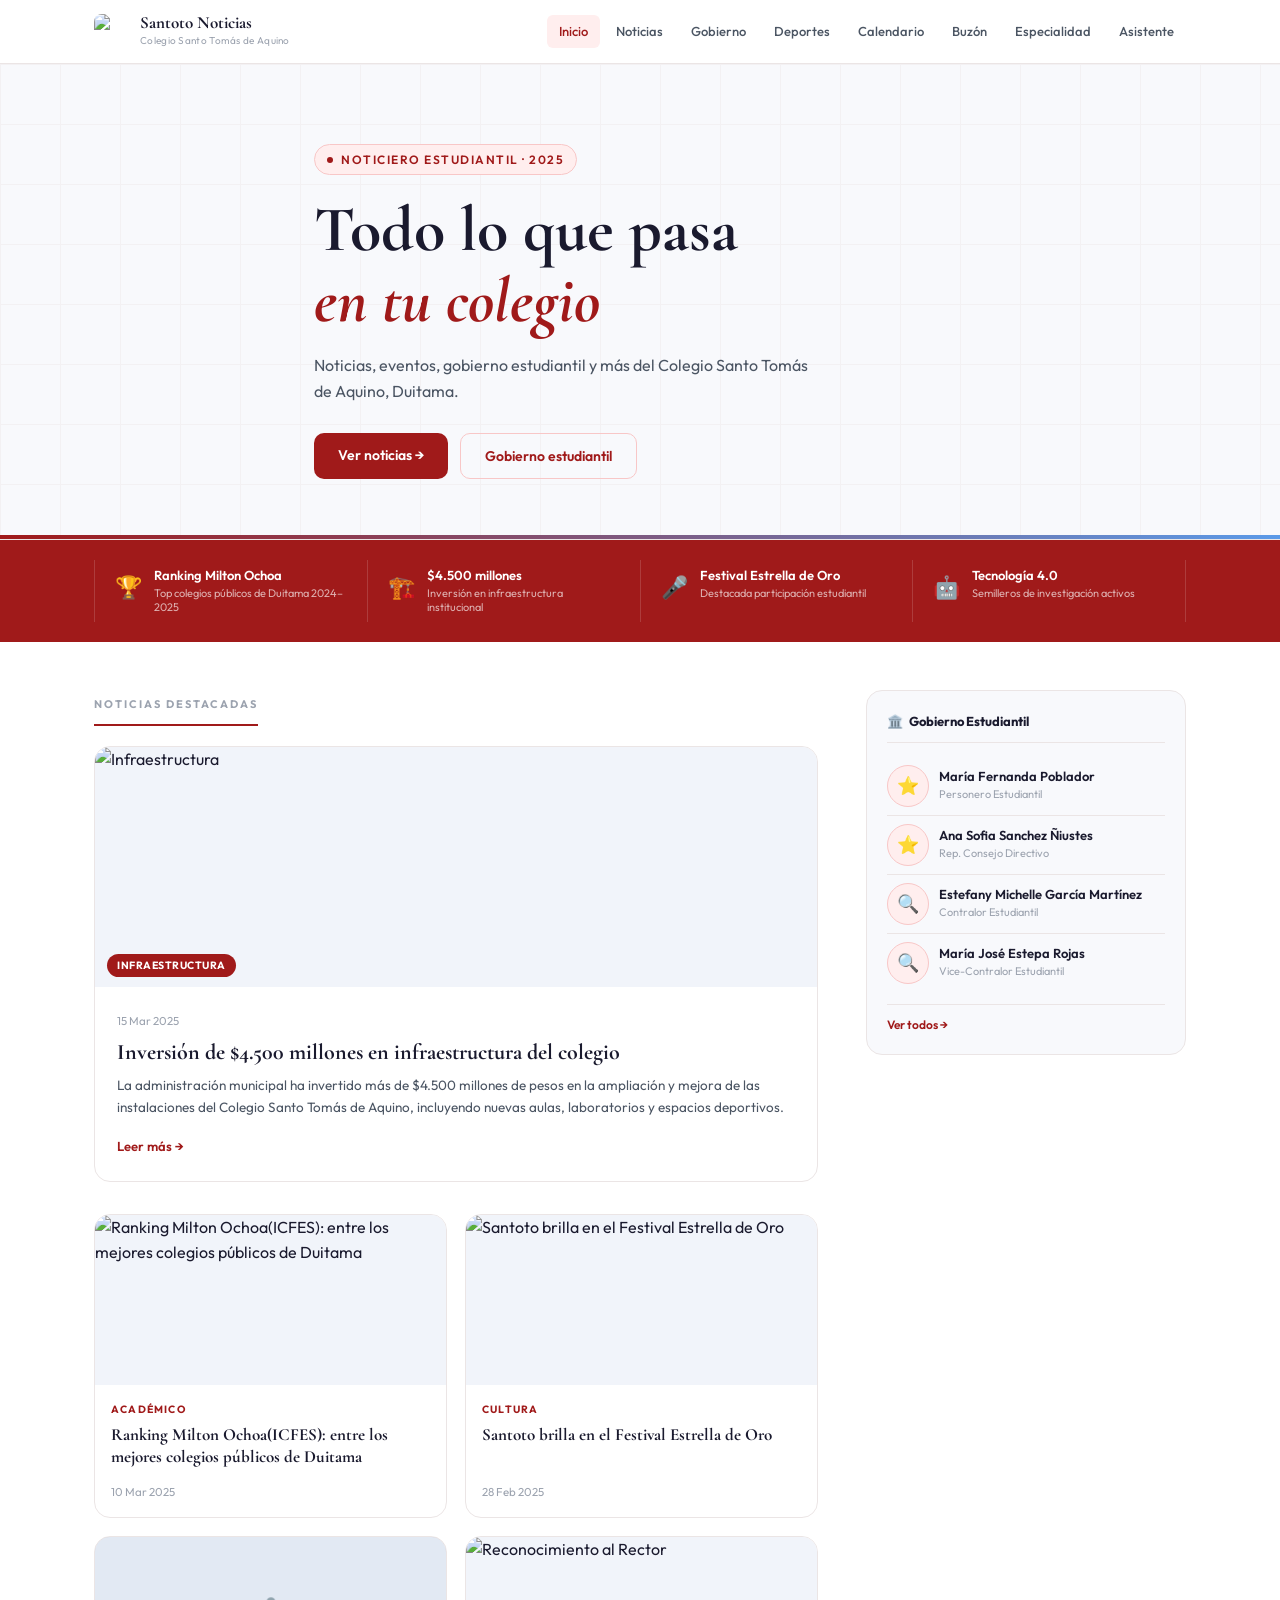
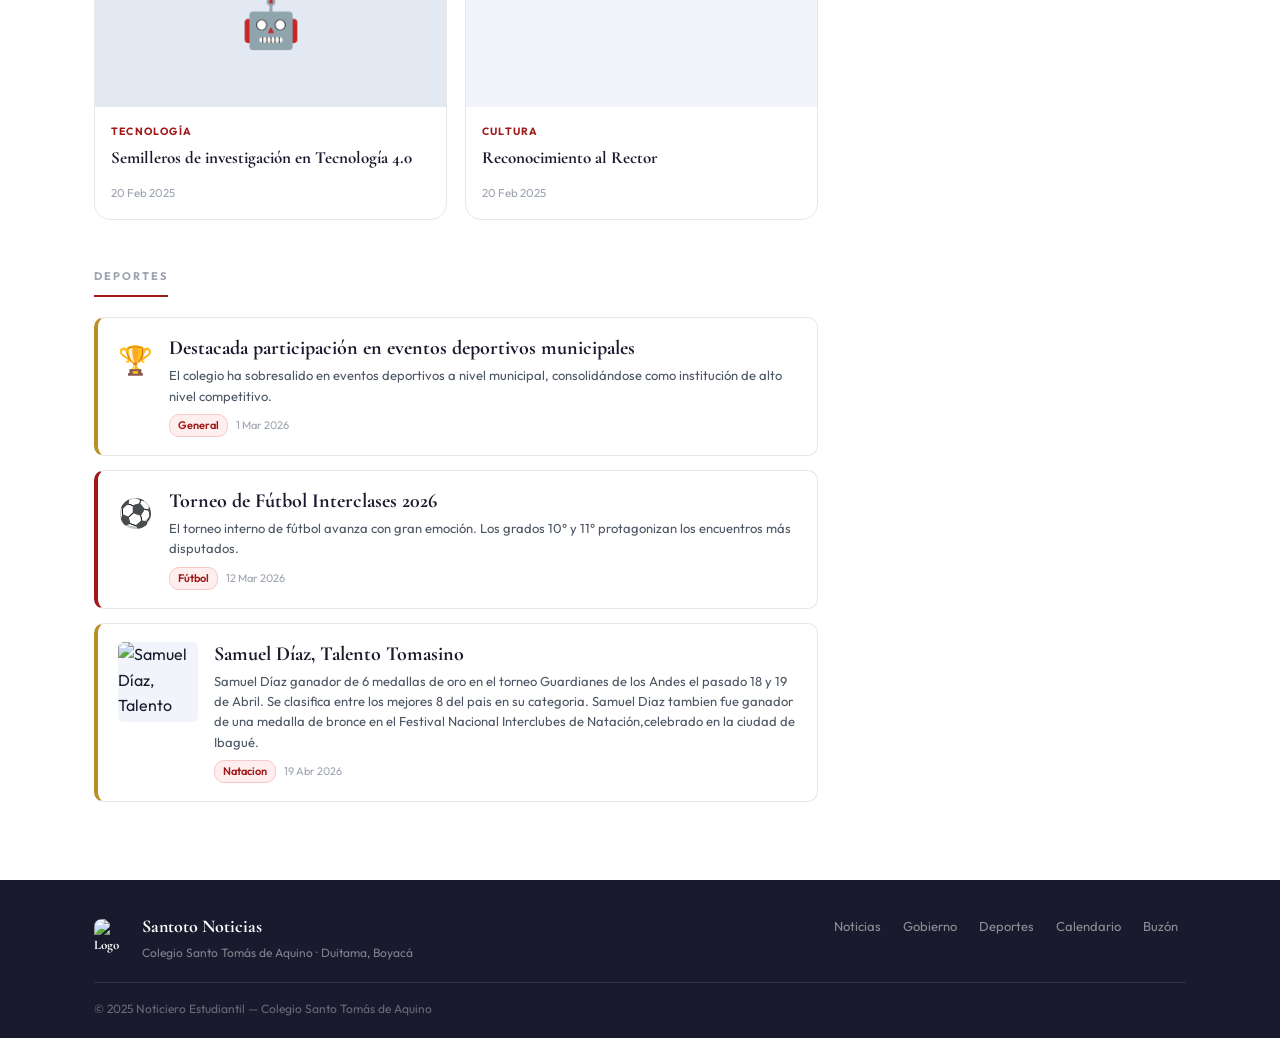
==== index.html @ 8c86811f "Add files via upload" ====
<!DOCTYPE html>
<html lang="es">
<head>
  <meta charset="UTF-8">
  <meta name="viewport" content="width=device-width, initial-scale=1.0">
  <title>Santoto Noticias — Colegio Santo Tomás de Aquino</title>
  <link rel="preconnect" href="https://fonts.googleapis.com">
  <link rel="preconnect" href="https://fonts.gstatic.com" crossorigin>
  <link href="https://fonts.googleapis.com/css2?family=Cormorant+Garamond:ital,wght@0,400;0,600;0,700;1,400;1,600&family=Outfit:wght@300;400;500;600;700&display=swap" rel="stylesheet">
  <link rel="stylesheet" href="styles.css">
</head>
<body>

  <!-- NAV -->
  <nav class="nav" id="nav">
    <div class="nav-inner">
      <a href="index.html" class="nav-brand">
       <img src="IMG/esc.png" class="nav-logo" alt="Logo">
        <div class="nav-brand-text">
          <span class="nav-name">Santoto Noticias</span>
          <span class="nav-sub">Colegio Santo Tomás de Aquino</span>
        </div>
      </a>
      <div class="nav-links" id="nav-links">
        <a href="index.html" class="nav-link active">Inicio</a>
        <a href="noticias.html" class="nav-link">Noticias</a>
        <a href="gobierno.html" class="nav-link">Gobierno</a>
        <a href="deportes.html" class="nav-link">Deportes</a>
        <a href="calendario.html" class="nav-link">Calendario</a>
        <a href="sugerencias.html" class="nav-link">Buzón</a>
        <a href="especialidades.html" class="nav-link">Especialidad</a>
        <a href="chatbot.html" class="nav-link"> Asistente</a>
      </div>
      <button class="nav-hamburger" id="hamburger" onclick="toggleMenu()">
        <span></span><span></span><span></span>
      </button>
    </div>
  </nav>

  <!-- HERO -->
  <section class="hero">
    <div class="hero-bg-lines"></div>
    <div class="container">
      <div class="hero-eyebrow">
        <span class="dot"></span> Noticiero Estudiantil · 2025
      </div>
      <h1 class="hero-title">Todo lo que pasa<br><em>en tu colegio</em></h1>
      <p class="hero-desc">Noticias, eventos, gobierno estudiantil y más del Colegio Santo Tomás de Aquino, Duitama.</p>
      <div class="hero-actions">
        <a href="noticias.html" class="btn-primary">Ver noticias →</a>
        <a href="gobierno.html" class="btn-ghost">Gobierno estudiantil</a>
      </div>
    </div>
    <div class="hero-strip"></div>
  </section>

  <!-- HIGHLIGHTS BAR -->
  <div class="highlights-bar">
    <div class="container">
      <div class="highlights-grid">
        <div class="highlight-item">
          <div class="hi-icon">🏆</div>
          <div class="hi-text">
            <strong>Ranking Milton Ochoa</strong>
            <span>Top colegios públicos de Duitama 2024–2025</span>
          </div>
        </div>
        <div class="highlight-item">
          <div class="hi-icon">🏗️</div>
          <div class="hi-text">
            <strong>$4.500 millones</strong>
            <span>Inversión en infraestructura institucional</span>
          </div>
        </div>
        <div class="highlight-item">
          <div class="hi-icon">🎤</div>
          <div class="hi-text">
            <strong>Festival Estrella de Oro</strong>
            <span>Destacada participación estudiantil</span>
          </div>
        </div>
        <div class="highlight-item">
          <div class="hi-icon">🤖</div>
          <div class="hi-text">
            <strong>Tecnología 4.0</strong>
            <span>Semilleros de investigación activos</span>
          </div>
        </div>
      </div>
    </div>
  </div>

  <!-- MAIN CONTENT -->
  <main class="main-grid container">

    <!-- COLUMNA PRINCIPAL -->
    <div class="col-main">

      <div class="section-label">Noticias destacadas</div>

      <!-- NOTICIA GRANDE -->
      <article class="noticia-hero" onclick="location.href='noticias.html'">
        <div class="nh-img">
          <div class="nh-img-inner">
            <img src="IMG/colegio.jpeg" alt="Infraestructura" loading="lazy">
          </div>
          <div class="nh-cat-badge">Infraestructura</div>
        </div>
        <div class="nh-body">
          <div class="nh-meta">
            <span class="nh-date">15 Mar 2025</span>
          </div>
          <h2 class="nh-title">Inversión de $4.500 millones en infraestructura del colegio</h2>
          <p class="nh-excerpt">La administración municipal ha invertido más de $4.500 millones de pesos en la ampliación y mejora de las instalaciones del Colegio Santo Tomás de Aquino, incluyendo nuevas aulas, laboratorios y espacios deportivos.</p>
          <span class="nh-read">Leer más →</span>
        </div>
      </article>

      <!-- GRID NOTICIAS SECUNDARIAS -->
      <div class="noticias-grid" id="noticias-grid">
        <!-- Se llena con JS -->
      </div>

      <div class="section-label" style="margin-top:48px">Deportes</div>
      <div class="deportes-list" id="deportes-list">
        <!-- Se llena con JS -->
      </div>

    </div>
     
    <!-- SIDEBAR -->
    <aside class="col-side">

      <!-- GOBIERNO ESTUDIANTIL -->
      <div class="widget">
        <div class="widget-title">
          <span>🏛️</span> Gobierno Estudiantil
        </div>
        <div id="gov-widget">
          <!-- Se llena con JS -->
        </div>
        <a href="gobierno.html" class="widget-link">Ver todos →</a>
      </div>
    </aside>
  </main>
 <!-- FOOTER -->
  <footer class="footer">
    <div class="container">
      <div class="footer-top">
        <div class="footer-brand">
       <img src="IMG/esc.png" class="nav-logo" alt="Logo">
          <div>
            <div class="footer-name">Santoto Noticias</div>
            <div class="footer-sub">Colegio Santo Tomás de Aquino · Duitama, Boyacá</div>
          </div>
        </div>
        <div class="footer-links">
          <a href="noticias.html">Noticias</a>
          <a href="gobierno.html">Gobierno</a>
          <a href="deportes.html">Deportes</a>
          <a href="calendario.html">Calendario</a>
          <a href="sugerencias.html">Buzón</a>
        </div>
      </div>
      <div class="footer-bottom">
        <span>© 2025 Noticiero Estudiantil — Colegio Santo Tomás de Aquino</span>
      </div>
    </div>
  </footer>

  <script src="data.js"></script>
  <script src="main.js"></script>
</body>
</html>
---- styles.css ----
/* ==========================================
   SANTOTO NOTICIAS — styles.css
   Estilo: Editorial blanco y azul
   Fuentes: Cormorant Garamond + Outfit
   ========================================== */

*, *::before, *::after { margin:0; padding:0; box-sizing:border-box; }

:root {
  --azul:        #a01a1a;
  --azul-medio:  #b82525;
  --azul-claro:  #ffeeee;
  --azul-hover:  #fff5f5;
  --azul-borde:  #f8c7c7;
  --dorado:      #B8902A;
  --texto:       #1A1A2E;
  --texto-2:     #4B5563;
  --texto-3:     #9CA3AF;
  --fondo:       #FFFFFF;
  --fondo-2:     #F8F9FC;
  --fondo-3:     #F1F4FA;
  --borde:       #ebe5e5;
  --rojo:        #C0392B;
  --verde:       #1A7A4A;
  --font-d: 'Cormorant Garamond', serif;
  --font-b: 'Outfit', sans-serif;
  --nav-h: 64px;
  --max-w: 1140px;
  --r-sm: 6px;
  --r-md: 10px;
  --r-lg: 16px;
}

html { scroll-behavior: smooth; }
body {
  font-family: var(--font-b);
  color: var(--texto);
  background: var(--fondo);
  font-size: 16px;
  line-height: 1.6;
}

/* ── UTILIDADES ─────────────────────────── */
.container {
  width: 100%; max-width: var(--max-w);
  margin: 0 auto; padding: 0 24px;
}
img { display: block; max-width: 100%; }
a  { color: inherit; text-decoration: none; }

/* ── NAVBAR ─────────────────────────────── */
.nav {
  position: sticky; top: 0; z-index: 100;
  background: #fff;
  border-bottom: 1px solid var(--borde);
  height: var(--nav-h);
}
.nav-inner {
  max-width: var(--max-w); margin: 0 auto; padding: 0 24px;
  height: 100%; display: flex; align-items: center; gap: 32px;
}
.nav-brand {
  display: flex; align-items: center; gap: 10px; flex-shrink: 0;
}
.nav-logo {
  width: 36px; height: 36px; border-radius: 8px;

  display: flex; align-items: center; justify-content: center;
  font-family: var(--font-d); font-size: 13px; font-weight: 700; color: #fff;
}
.nav-brand-text { display: flex; flex-direction: column; }
.nav-name { font-family: var(--font-d); font-size: 17px; font-weight: 700; color: var(--texto); line-height: 1.1; }
.nav-sub  { font-size: 10px; color: var(--texto-3); letter-spacing: .3px; }

.nav-links {
  display: flex; align-items: center; gap: 4px; margin-left: auto;
}
.nav-link {
  font-size: 13px; font-weight: 500; color: var(--texto-2);
  padding: 6px 12px; border-radius: var(--r-sm);
  transition: background .15s, color .15s;
}
.nav-link:hover  { background: var(--fondo-3); color: var(--azul); }
.nav-link.active { color: var(--azul); background: var(--azul-claro); }

.nav-hamburger {
  display: none; flex-direction: column; gap: 5px;
  background: none; border: none; cursor: pointer;
  padding: 6px; margin-left: auto;
}
.nav-hamburger span {
  display: block; width: 22px; height: 2px;
  background: var(--texto); border-radius: 2px; transition: .3s;
}

@media (max-width: 768px) {
  .nav-links {
    display: none; position: absolute; top: var(--nav-h); left: 0; right: 0;
    background: #fff; border-bottom: 1px solid var(--borde);
    flex-direction: column; padding: 12px 16px; gap: 2px;
  }
  .nav-links.open { display: flex; }
  .nav-link { width: 100%; padding: 10px 14px; border-radius: var(--r-sm); }
  .nav-hamburger { display: flex; }
}

/* ── BOTONES ────────────────────────────── */
.btn-primary {
  display: inline-block; padding: 11px 24px;
  background: var(--azul); color: #fff;
  border-radius: var(--r-md); font-size: 14px; font-weight: 600;
  border: none; cursor: pointer; transition: background .15s, transform .1s;
  font-family: var(--font-b);
}
.btn-primary:hover  { background: var(--azul-medio); }
.btn-primary:active { transform: scale(.98); }

.btn-ghost {
  display: inline-block; padding: 11px 24px;
  background: transparent; color: var(--azul);
  border: 1.5px solid var(--azul-borde);
  border-radius: var(--r-md); font-size: 14px; font-weight: 600;
  cursor: pointer; transition: background .15s;
  font-family: var(--font-b);
}
.btn-ghost:hover { background: var(--azul-claro); }

.btn-outline {
  padding: 7px 16px; background: transparent;
  border: 1px solid rgba(255,255,255,.3); color: #fff;
  border-radius: var(--r-sm); font-size: 13px; font-weight: 500;
  cursor: pointer; font-family: var(--font-b); transition: background .15s;
}
.btn-outline:hover { background: rgba(255,255,255,.1); }

/* ── HERO ───────────────────────────────── */
.hero {
  background: var(--fondo-2);
  border-bottom: 1px solid var(--borde);
  padding: 80px 0 60px;
  position: relative; overflow: hidden;
}
.hero-bg-lines {
  position: absolute; inset: 0;
  background-image:
    linear-gradient(var(--borde) 1px, transparent 1px),
    linear-gradient(90deg, var(--borde) 1px, transparent 1px);
  background-size: 60px 60px;
  opacity: .35;
}
.hero .container { position: relative; max-width: 700px; }
.hero-eyebrow {
  display: inline-flex; align-items: center; gap: 8px;
  font-size: 12px; font-weight: 600; color: var(--azul);
  letter-spacing: 1.5px; text-transform: uppercase;
  background: var(--azul-claro); border: 1px solid var(--azul-borde);
  padding: 5px 12px; border-radius: 20px; margin-bottom: 20px;
}
.dot { width: 6px; height: 6px; border-radius: 50%; background: var(--azul); flex-shrink: 0; }
.hero-title {
  font-family: var(--font-d);
  font-size: clamp(38px, 6vw, 64px);
  font-weight: 700; line-height: 1.1;
  color: var(--texto); margin-bottom: 16px;
}
.hero-title em { color: var(--azul); font-style: italic; }
.hero-desc { font-size: 16px; color: var(--texto-2); max-width: 500px; margin-bottom: 28px; line-height: 1.65; }
.hero-actions { display: flex; gap: 12px; flex-wrap: wrap; }
.hero-strip { height: 4px; background: linear-gradient(90deg, var(--azul), #5B9AE8); position: absolute; bottom: 0; left: 0; right: 0; }

/* ── HIGHLIGHTS BAR ─────────────────────── */
.highlights-bar {
  background: var(--azul);
  padding: 20px 0;
}
.highlights-grid {
  display: grid; grid-template-columns: repeat(4, 1fr);
  gap: 0; border-left: 1px solid rgba(255,255,255,.15);
}
.highlight-item {
  display: flex; align-items: flex-start; gap: 12px;
  padding: 8px 20px;
  border-right: 1px solid rgba(255,255,255,.15);
}
.hi-icon { font-size: 22px; flex-shrink: 0; margin-top: 2px; }
.hi-text { display: flex; flex-direction: column; gap: 2px; }
.hi-text strong { color: #fff; font-size: 13px; font-weight: 600; line-height: 1.2; }
.hi-text span   { color: rgba(255,255,255,.65); font-size: 11px; line-height: 1.3; }

@media (max-width: 900px) {
  .highlights-grid { grid-template-columns: 1fr 1fr; }
  .highlight-item { border-bottom: 1px solid rgba(255,255,255,.15); }
}
@media (max-width: 500px) {
  .highlights-grid { grid-template-columns: 1fr; }
}

/* ── LAYOUT MAIN ────────────────────────── */
.main-grid {
  display: grid;
  grid-template-columns: 1fr 320px;
  gap: 48px;
  padding-top: 48px;
  padding-bottom: 64px;
  align-items: start;
}
@media (max-width: 900px) {
  .main-grid { grid-template-columns: 1fr; gap: 32px; }
}



/* ── NOTICIA HERO (grande) ──────────────── */
.noticia-hero {
  cursor: pointer; margin-bottom: 32px;
  border: 1px solid var(--borde); border-radius: var(--r-lg);
  overflow: hidden; transition: box-shadow .2s, transform .2s;
}
.noticia-hero:hover { box-shadow: 0 8px 32px rgba(26,79,160,.1); transform: translateY(-2px); }
/* ── NOTICIA CARDS ──────────────────────── */
.noticia-card {
  border: 1px solid var(--borde);
  border-radius: var(--r-lg);
  overflow: hidden;
  background: var(--fondo);
  display: flex;
  flex-direction: column;
  transition: box-shadow .2s, transform .18s;
  cursor: pointer;
}
.noticia-card:hover {
  box-shadow: 0 6px 28px rgba(0,0,0,.1);
  transform: translateY(-3px);
}

/* Imagen de la tarjeta noticia */
.nc-img {
  width: 100%;
  height: 170px;
  overflow: hidden;
  background: var(--fondo-3);
  flex-shrink: 0;
  display: flex;
  align-items: center;
  justify-content: center;
  position: relative;
}
.nc-img img {
  width: 100%;
  height: 100%;
  object-fit: cover;
  object-position: center;
  display: block;
  transition: transform .35s ease;
}
.noticia-card:hover .nc-img img { transform: scale(1.04); }
.nc-img span {
  font-size: 48px;
  line-height: 1;
}

/* Cuerpo de la tarjeta */
.nc-body {
  padding: 16px;
  display: flex;
  flex-direction: column;
  flex: 1;
}
.nc-cat {
  font-size: 10.5px;
  font-weight: 700;
  color: var(--azul);
  letter-spacing: 1.2px;
  text-transform: uppercase;
  margin-bottom: 7px;
}
.nc-title {
  font-family: var(--font-d);
  font-size: 17px;
  font-weight: 700;
  color: var(--texto);
  line-height: 1.25;
  margin-bottom: 6px;
}
.nc-date {
  font-size: 11.5px;
  color: var(--texto-3);
  margin-top: auto;
  padding-top: 10px;
}

/* Grid secundarias en home */
.noticias-grid {
  display: grid;
  grid-template-columns: repeat(2, 1fr);
  gap: 18px;
}
@media (max-width: 560px) { .noticias-grid { grid-template-columns: 1fr; } }

/* Noticia hero imagen */
.nh-img {
  position: relative;
  height: 240px;
  overflow: hidden;
  background: var(--fondo-3);
}
.nh-img-inner {
  width: 100%;
  height: 100%;
}
.nh-img-inner img {
  width: 100%;
  height: 100%;
  object-fit: cover;
  object-position: center;
  display: block;
  transition: transform .35s ease;
}
.noticia-hero:hover .nh-img-inner img { transform: scale(1.03); }
.nh-img-inner span { font-size: 64px; }

/* ── DEPORTES ───────────────────────────── */
.deporte-card {
  border: 1px solid var(--borde); border-radius: var(--r-md);
  padding: 18px 20px; margin-bottom: 14px;
  display: flex; gap: 16px; align-items: flex-start;
  background: var(--fondo);
  border-left: 4px solid var(--azul);
  cursor: pointer;
  transition: box-shadow .2s, transform .15s;
}
.deporte-card:hover { box-shadow: 0 4px 20px rgba(0,0,0,.08); transform: translateY(-2px); }
.deporte-card.logro   { border-left-color: #B8902A; }
.deporte-card.proximo { border-left-color: #6B7280; }

/* Imagen dentro de tarjeta deporte */
.dc-img-wrap {
  width: 80px; height: 80px;
  border-radius: var(--r-sm);
  overflow: hidden; flex-shrink: 0;
  background: var(--fondo-3);
}
.dc-img-foto {
  width: 100%; height: 100%;
  object-fit: cover; object-position: center;
  display: block;
}

.dc-icon  { font-size: 28px; flex-shrink: 0; margin-top: 2px; }
.dc-body  { flex: 1; min-width: 0; }
.dc-titulo { font-family: var(--font-d); font-size: 20px; font-weight: 700; color: var(--texto); line-height: 1.2; margin-bottom: 5px; }
.dc-desc   { font-size: 13px; color: var(--texto-2); line-height: 1.55; margin-bottom: 8px; }
.dc-meta   { display: flex; gap: 8px; align-items: center; flex-wrap: wrap; }
.dc-disc   { font-size: 11px; font-weight: 600; background: var(--azul-claro); color: var(--azul); border: 1px solid var(--azul-borde); padding: 2px 8px; border-radius: 10px; }
.dc-fecha  { font-size: 11px; color: var(--texto-3); }
.dc-arrow  { color: var(--texto-3); font-size: 22px; align-self: center; flex-shrink: 0; margin-left: auto; }

.section-label {
  font-size: 11px; font-weight: 700; color: var(--texto-3);
  letter-spacing: 2px; text-transform: uppercase;
  padding-bottom: 10px; margin-bottom: 20px;
  border-bottom: 2px solid var(--azul);
  display: inline-block;
}

/* GOV WIDGET */
.gov-widget-item {
  display: flex; align-items: center; gap: 10px;
  padding: 8px 0; border-bottom: 1px solid var(--borde);
}
.gov-widget-item:last-child { border-bottom: none; }
.gwi-foto{
  width: 50px; height: 50px;
  border-radius: 50%;
  object-fit: cover;
  object-position: center top;
  flex-shrink: 0;
  display: block;
}
.gwi-placeholder { width: 42px; height: 42px; border-radius: 50%; background: var(--azul-claro); display: flex; align-items: center; justify-content: center; font-size: 18px; flex-shrink: 0; border: 1px solid var(--azul-borde); }
.gwi-nombre { font-size: 13px; font-weight: 600; color: var(--texto); line-height: 1.2; }
.gwi-rol    { font-size: 11px; color: var(--texto-3); margin-top: 1px; }

/* ── SIDEBAR WIDGETS ────────────────────── */
.col-side { display: flex; flex-direction: column; gap: 24px; }
.widget {
  background: var(--fondo-2); border: 1px solid var(--borde);
  border-radius: var(--r-lg); padding: 20px; overflow: hidden;
}
.widget-title {
  font-size: 13px; font-weight: 700; color: var(--texto);
  border-bottom: 1px solid var(--borde); padding-bottom: 10px; margin-bottom: 14px;
  display: flex; align-items: center; gap: 6px;
}
.widget-link {
  display: block; margin-top: 12px; font-size: 12px; font-weight: 600;
  color: var(--azul); padding-top: 10px; border-top: 1px solid var(--borde);
}
.widget-link:hover { text-decoration: underline; }

/* NOTICIAS FULL GRID (página noticias) */
.noticias-full-grid {
  display: grid; grid-template-columns: repeat(3, 1fr);
  gap: 22px; margin-top: 28px;
}
@media (max-width: 900px) { .noticias-full-grid { grid-template-columns: 1fr 1fr; } }
@media (max-width: 560px) { .noticias-full-grid { grid-template-columns: 1fr; } }

/* ── SIDEBAR WIDGETS ────────────────────── */
.col-side { display: flex; flex-direction: column; gap: 24px; }
.widget {
  background: var(--fondo-2); border: 1px solid var(--borde);
  border-radius: var(--r-lg); padding: 20px; overflow: hidden;
}
.widget-title {
  font-size: 13px; font-weight: 700; color: var(--texto);
  border-bottom: 1px solid var(--borde); padding-bottom: 10px; margin-bottom: 14px;
  display: flex; align-items: center; gap: 6px;
}
.widget-link {
  display: block; margin-top: 12px; font-size: 12px; font-weight: 600;
  color: var(--azul); padding-top: 10px; border-top: 1px solid var(--borde);
}
.widget-link:hover { text-decoration: underline; }
/* ── PAGE HEADER ────────────────────────── */
.page-header {
  background: var(--fondo-2);
  border-bottom: 1px solid var(--borde);
  padding: 48px 0 40px;
}
.page-header-azul { background: var(--azul); }
.page-eyebrow {
  font-size: 11px; font-weight: 700; color: var(--azul);
  letter-spacing: 2px; text-transform: uppercase; margin-bottom: 8px;
}
.page-header-azul .page-eyebrow { color: rgba(255,255,255,.6); }
.page-title {
  font-family: var(--font-d); font-size: clamp(32px, 5vw, 52px);
  font-weight: 700; color: var(--texto); line-height: 1.1; margin-bottom: 8px;
}
.page-desc { font-size: 15px; color: var(--texto-2); max-width: 560px; }
/* ── FILTROS ────────────────────────────── */
.filter-bar { display: flex; gap: 8px; flex-wrap: wrap; }
.filter-btn {
  padding: 7px 16px; border-radius: 20px; font-size: 13px; font-weight: 500;
  border: 1px solid var(--borde); background: var(--fondo);
  color: var(--texto-2); cursor: pointer; transition: all .15s;
  font-family: var(--font-b);
}
.filter-btn:hover  { border-color: var(--azul-borde); color: var(--azul); background: var(--azul-claro); }
.filter-btn.active { background: var(--azul); color: #fff; border-color: var(--azul); }
 /* ── MODAL ──────────────────────────────── */
.modal-overlay {
  position: fixed; inset: 0; background: rgba(0,0,0,.5);
  display: flex; align-items: center; justify-content: center;
  z-index: 200; padding: 24px;
  opacity: 0; pointer-events: none; transition: opacity .25s;
}
.modal-overlay.open { opacity: 1; pointer-events: all; }
.modal {
  background: var(--fondo); border-radius: var(--r-lg);
  width: 100%; max-width: 640px; max-height: 80vh;
  overflow-y: auto; padding: 32px; position: relative;
  transform: translateY(20px); transition: transform .25s;
}
.modal-overlay.open .modal { transform: translateY(0); }
.modal-close {
  position: absolute; top: 16px; right: 16px;
  width: 32px; height: 32px; border-radius: 50%;
  border: 1px solid var(--borde); background: var(--fondo-3);
  font-size: 14px; cursor: pointer; display: flex; align-items: center; justify-content: center;
  color: var(--texto-2);
}
.modal-close:hover { background: var(--fondo); }
.modal-cat   { font-size: 11px; font-weight: 700; color: var(--azul); letter-spacing: 1.5px; text-transform: uppercase; margin-bottom: 8px; }
.modal-title { font-family: var(--font-d); font-size: 28px; font-weight: 700; color: var(--texto); line-height: 1.2; margin-bottom: 12px; }
.modal-meta  { font-size: 12px; color: var(--texto-3); margin-bottom: 18px; padding-bottom: 14px; border-bottom: 1px solid var(--borde); display: flex; gap: 12px; flex-wrap: wrap; }
.modal-body  { font-size: 15px; color: var(--texto-2); line-height: 1.75; }
.modal-body p { margin-bottom: 14px; }
/* ── FOOTER ─────────────────────────────── */
.footer {
  background: var(--texto);
  padding: 32px 0 20px;
  margin-top: 0;
}
.footer-top {
  display: flex; align-items: flex-start; justify-content: space-between;
  gap: 32px; padding-bottom: 20px; margin-bottom: 16px;
  border-bottom: 1px solid rgba(255,255,255,.1);
  flex-wrap: wrap;
}
.footer-brand { display: flex; align-items: center; gap: 12px; }
.footer-logo  { width: 40px; height: 40px; border-radius: 10px; background: var(--azul); display: flex; align-items: center; justify-content: center; font-family: var(--font-d); font-size: 14px; font-weight: 700; color: #fff; }
.footer-name  { font-family: var(--font-d); font-size: 18px; font-weight: 700; color: #fff; }
.footer-sub   { font-size: 12px; color: rgba(255,255,255,.45); margin-top: 2px; }
.footer-links { display: flex; gap: 6px; flex-wrap: wrap; }
.footer-links a { font-size: 13px; color: rgba(255,255,255,.5); padding: 4px 8px; border-radius: var(--r-sm); transition: color .15s; }
.footer-links a:hover { color: #fff; }
.footer-bottom { display: flex; align-items: center; justify-content: space-between; font-size: 12px; color: rgba(255,255,255,.35); }
.admin-trigger {
  background: none; border: none; color: rgba(255,255,255,.1);
  font-size: 14px; cursor: pointer; letter-spacing: 3px; padding: 4px 8px;
  transition: color .2s; font-family: var(--font-b);
}
.admin-trigger:hover { color: rgba(255,255,255,.4); }

/* ── DEPORTES SIDEBAR ───────────────────── */
.dep-widget-item {
  display: flex; gap: 10px; padding: 9px 0; border-bottom: 1px solid var(--borde);
}
.dep-widget-item:last-child { border-bottom: none; }
.dwi-icon { font-size: 20px; flex-shrink: 0; margin-top: 2px; }
.dwi-titulo { font-size: 13px; font-weight: 600; color: var(--texto); line-height: 1.3; margin-bottom: 2px; }
.dwi-meta   { font-size: 11px; color: var(--texto-3); }

/* ── GOBIERNO WEB ───────────────────────── */
.gov-tabs-web { display: flex; gap: 8px; flex-wrap: wrap; margin-bottom: 32px; }
.gtab {
  padding: 8px 20px; border-radius: 20px; font-size: 13px; font-weight: 600;
  border: 1.5px solid var(--borde); background: var(--fondo); color: var(--texto-2);
  cursor: pointer; transition: all .15s; font-family: var(--font-b);
}
.gtab:hover  { border-color: var(--azul-borde); color: var(--azul); }
.gtab.active { background: var(--azul); color: #fff; border-color: var(--azul); }

/* PERSONERO — héroe */
.personero-hero {
  display: grid; grid-template-columns: 300px 1fr;
  gap: 40px; background: var(--fondo-2);
  border: 1px solid var(--borde); border-radius: var(--r-lg);
  overflow: hidden; margin-bottom: 40px;
}
.ph-foto {
  width: 100%; height: 320px;
  object-fit: cover; object-position: center top;
  display: block; background: var(--azul-claro);
}
.ph-placeholder {
  width: 100%; height: 320px;
  background: var(--azul-claro); display: flex; flex-direction: column;
  align-items: center; justify-content: center; gap: 8px;
  color: var(--azul-borde); font-size: 56px;
}
.ph-placeholder span { font-size: 13px; color: var(--texto-3); font-size: 12px; }
.ph-body { padding: 36px 36px 36px 0; display: flex; flex-direction: column; justify-content: center; }
.ph-rol  { font-size: 11px; font-weight: 700; letter-spacing: 2px; text-transform: uppercase; color: var(--dorado); margin-bottom: 10px; display: flex; align-items: center; gap: 6px; }
.ph-nombre { font-family: var(--font-d); font-size: 38px; font-weight: 700; line-height: 1.1; color: var(--texto); margin-bottom: 6px; }
.ph-curso  { font-size: 14px; color: var(--texto-3); margin-bottom: 16px; }
.ph-desc   { font-size: 15px; color: var(--texto-2); line-height: 1.65; margin-bottom: 14px; }
.ph-seccion { font-size: 13px; color: var(--texto-3); display: flex; align-items: center; gap: 6px; }

@media (max-width: 700px) {
  .personero-hero { grid-template-columns: 1fr; }
  .ph-body { padding: 20px; }
  .ph-foto, .ph-placeholder { height: 220px; }
}

/* GRID PERSONAS (contralores, ) */
.personas-web-grid {
  display: grid; grid-template-columns: repeat(3, 1fr); gap: 22px;
}
@media (max-width: 900px) { .personas-web-grid { grid-template-columns: 1fr 1fr; } }
@media (max-width: 560px) { .personas-web-grid { grid-template-columns: 1fr; } }

.persona-web-card {
  border: 1px solid var(--borde); border-radius: var(--r-lg);
  overflow: hidden; background: var(--fondo);
  transition: box-shadow .2s, transform .15s;
}
.persona-web-card:hover { box-shadow: 0 6px 24px rgba(26,79,160,.09); transform: translateY(-3px); }
.pwc-foto {
  width: 100%; height: 200px;
  object-fit: cover; object-position: center top; display: block;
  background: var(--fondo-3);
}
.pwc-placeholder {
  width: 100%; height: 200px;
  background: var(--azul-claro); display: flex; align-items: center; justify-content: center;
  font-size: 52px;
}
.pwc-strip { height: 4px; }
.pwc-body  { padding: 16px; }
.pwc-rol   { font-size: 10px; font-weight: 700; letter-spacing: 1.5px; text-transform: uppercase; margin-bottom: 5px; }
.pwc-nombre { font-family: var(--font-d); font-size: 20px; font-weight: 700; color: var(--texto); line-height: 1.15; margin-bottom: 3px; }
.pwc-curso  { font-size: 12px; color: var(--texto-3); }

/* ── CALENDARIO WEB ─────────────────────── */
.cal-layout { display: grid; grid-template-columns: 1fr 340px; gap: 36px; align-items: start; }
@media (max-width: 900px) { .cal-layout { grid-template-columns: 1fr; } }

.cal-header-web { display: flex; align-items: center; justify-content: space-between; margin-bottom: 14px; }
.cal-mes-titulo  { font-family: var(--font-d); font-size: 26px; font-weight: 700; color: var(--texto); }
.cal-btn-nav {
  width: 36px; height: 36px; border-radius: var(--r-sm);
  border: 1px solid var(--borde); background: var(--fondo);
  font-size: 18px; cursor: pointer; color: var(--texto-2);
  display: flex; align-items: center; justify-content: center;
  transition: background .15s;
}
.cal-btn-nav:hover { background: var(--fondo-3); }
.cal-semana-labels { display: grid; grid-template-columns: repeat(7,1fr); text-align: center; margin-bottom: 6px; }
.cal-semana-labels span { font-size: 11px; font-weight: 700; color: var(--texto-3); padding: 4px 0; letter-spacing: .5px; text-transform: uppercase; }
.cal-days-grid { display: grid; grid-template-columns: repeat(7,1fr); gap: 3px; }
.cal-day-web {
  aspect-ratio: 1; display: flex; align-items: center; justify-content: center;
  font-size: 13px; font-weight: 500; color: var(--texto-2);
  border-radius: var(--r-sm); cursor: pointer; transition: background .12s;
  position: relative; border: 1px solid transparent;
}
.cal-day-web:hover    { background: var(--fondo-3); }
.cal-day-web.empty    { pointer-events: none; }
.cal-day-web.today    { background: var(--azul-claro); color: var(--azul); border-color: var(--azul-borde); font-weight: 700; }
.cal-day-web.selected { background: var(--azul); color: #fff; }
.cal-day-web.has-event::after { content: ''; position: absolute; bottom: 4px; left: 50%; transform: translateX(-50%); width: 4px; height: 4px; border-radius: 50%; background: var(--dorado); }

.cal-eventos-panel { background: var(--fondo-2); border: 1px solid var(--borde); border-radius: var(--r-lg); padding: 20px; }
.cal-panel-title { font-family: var(--font-d); font-size: 19px; font-weight: 700; color: var(--texto); margin-bottom: 14px; padding-bottom: 10px; border-bottom: 1px solid var(--borde); }
.cal-evento-web { padding: 12px 0; border-bottom: 1px solid var(--borde); display: flex; gap: 12px; align-items: flex-start; }
.cal-evento-web:last-child { border-bottom: none; }
.cev-dot { width: 10px; height: 10px; border-radius: 50%; margin-top: 4px; flex-shrink: 0; }
.cev-titulo { font-size: 14px; font-weight: 600; color: var(--texto); line-height: 1.3; margin-bottom: 3px; }
.cev-desc   { font-size: 12px; color: var(--texto-2); line-height: 1.4; }
.cev-fecha  { font-size: 11px; color: var(--texto-3); margin-top: 3px; }

/* ── SUGERENCIAS ────────────────────────── */
.sug-layout { display: grid; grid-template-columns: 1fr 1fr; gap: 48px; align-items: start; }
@media (max-width: 800px) { .sug-layout { grid-template-columns: 1fr; } }

.sug-form-title { font-family: var(--font-d); font-size: 22px; font-weight: 700; color: var(--texto); margin-bottom: 20px; }
.sug-card {
  border: 1px solid var(--borde); border-radius: var(--r-md); padding: 16px;
  margin-bottom: 14px; background: var(--fondo);
}
.sug-meta    { display: flex; align-items: center; justify-content: space-between; margin-bottom: 10px; }
.sug-cat     { font-size: 11px; font-weight: 700; color: var(--azul); letter-spacing: .5px; text-transform: uppercase; }
.sug-fecha   { font-size: 11px; color: var(--texto-3); }
.sug-texto   { font-size: 14px; color: var(--texto); line-height: 1.55; margin-bottom: 10px; }
.sug-estado  { font-size: 11px; font-weight: 600; padding: 3px 8px; border-radius: 10px; display: inline-block; }
.sug-estado.pendiente { background: #FEF3C7; color: #92400E; }
.sug-estado.respondida { background: #D1FAE5; color: var(--verde); }
.sug-resp { background: var(--azul-claro); border: 1px solid var(--azul-borde); border-radius: var(--r-sm); padding: 10px 12px; margin-top: 10px; }
.sug-resp-label { font-size: 10px; font-weight: 700; color: var(--azul); letter-spacing: 1px; text-transform: uppercase; margin-bottom: 4px; }
.sug-resp-texto { font-size: 13px; color: var(--texto-2); line-height: 1.5; }

/* ── FORMULARIOS ────────────────────────── */
.form-group { margin-bottom: 16px; }
.form-label { display: block; font-size: 12px; font-weight: 600; color: var(--texto); letter-spacing: .5px; margin-bottom: 6px; }
.form-input {
  width: 100%; padding: 10px 14px;
  border: 1.5px solid var(--borde); border-radius: var(--r-sm);
  font-size: 14px; font-family: var(--font-b); color: var(--texto);
  background: var(--fondo); outline: none; transition: border-color .15s;
}
.form-input:focus { border-color: var(--azul); }
.form-textarea { min-height: 100px; resize: vertical; line-height: 1.5; }
.form-note { font-size: 12px; color: var(--texto-3); margin-top: 10px; line-height: 1.4; }
.form-check { display: flex; align-items: center; gap: 8px; margin-bottom: 16px; font-size: 13px; color: var(--texto-2); cursor: pointer; }
/* ── NOTICIA HERO — cuerpo ──────────────── */
.nh-cat-badge {
  position: absolute; bottom: 10px; left: 12px;
  font-size: 10.5px; font-weight: 700;
  background: var(--azul); color: #fff;
  padding: 3px 10px; border-radius: 12px;
  letter-spacing: .5px; text-transform: uppercase;
}
.nh-body   { padding: 20px 22px 22px; }
.nh-meta   { margin-bottom: 6px; }
.nh-date   { font-size: 11.5px; color: var(--texto-3); }
.nh-title  {
  font-family: var(--font-d); font-size: 22px; font-weight: 700;
  color: var(--texto); line-height: 1.22; margin-bottom: 10px;
}
.nh-excerpt { font-size: 13.5px; color: var(--texto-2); line-height: 1.62; margin-bottom: 14px; }
.nh-read    { font-size: 13px; font-weight: 600; color: var(--azul); }

/* ── FADE-IN ────────────────────────────── */
.fade-in { animation: fadeIn .35s ease both; }
@keyframes fadeIn { from { opacity:0; transform:translateY(8px); } to { opacity:1; transform:none; } }

/* ── FONT-S alias ───────────────────────── */
:root { --font-s: 'Outfit', sans-serif; }

    /* ── HERO ESPECIALIDAD ── */
    .esp-hero {
      display: flex;
      align-items: flex-start;
      gap: 36px;
      background: var(--fondo-2);
      border: 1px solid var(--borde);
      border-radius: var(--r-lg);
      padding: 36px 40px;
      margin-bottom: 48px;
    }
    .esp-icon-wrap {
      flex-shrink: 0;
      width: 120px; height: 120px;
      border-radius: 50%;
      background: var(--azul-claro);
      border: 3px solid var(--azul-borde);
      display: flex; align-items: center; justify-content: center;
      font-size: 62px;
      color: var(--azul);
      font-weight: 700;
      font-family: var(--font-s);
    }
    .esp-hero-body h2 {
      font-family: var(--font-d);
      font-size: 30px; font-weight: 700;
      color: var(--texto); margin: 0 0 14px;
    }
    .esp-hero-body p {
      font-size: 14.5px; color: var(--texto-2);
      line-height: 1.78; margin: 0 0 10px;
    }
    @media (max-width: 680px) {
      .esp-hero { flex-direction: column; padding: 24px 20px; gap: 20px; }
      .esp-icon-wrap { width: 80px; height: 80px; font-size: 40px; }
      .esp-hero-body h2 { font-size: 22px; }
    }

    /* ── TARJETAS ESTILO DEPORTE ── */
    .esp-cards-list { display: flex; flex-direction: column; gap: 0; }

    .esp-card {
      border: 1px solid var(--borde);
      border-radius: var(--r-md);
      background: var(--fondo);
      margin-bottom: 14px;
      border-left: 4px solid var(--azul);
      overflow: hidden;
      transition: box-shadow .2s, transform .15s;
      cursor: pointer;
    }
    .esp-card:hover { box-shadow: 0 4px 20px rgba(0,0,0,.08); transform: translateY(-2px); }
    .esp-card.open  { box-shadow: 0 4px 24px rgba(160,26,26,.1); }

    .esp-card-trigger {
      display: flex; align-items: center; gap: 16px;
      padding: 18px 20px;
      width: 100%; background: none; border: none;
      cursor: pointer; text-align: left;
      font-family: var(--font-s);
    }
    .esp-card-icon { font-size: 26px; flex-shrink: 0; margin-top: 1px; }
    .esp-card-body { flex: 1; min-width: 0; }
    .esp-card-titulo {
      font-family: var(--font-d); font-size: 19px; font-weight: 700;
      color: var(--texto); line-height: 1.2; margin-bottom: 4px;
    }
    .esp-card-desc {
      font-size: 13px; color: var(--texto-2); line-height: 1.5;
    }
    .esp-card-meta { display: flex; gap: 8px; align-items: center; flex-wrap: wrap; margin-top: 8px; }
    .esp-card-badge {
      font-size: 11px; font-weight: 600;
      background: var(--azul-claro); color: var(--azul);
      border: 1px solid var(--azul-borde);
      padding: 2px 10px; border-radius: 10px;
    }
    .esp-card-arrow {
      color: var(--texto-3); font-size: 22px;
      align-self: center; flex-shrink: 0; margin-left: auto;
      transition: transform .3s;
    }
    .esp-card.open .esp-card-arrow { transform: rotate(90deg); }

    /* ── CUERPO EXPANDIBLE ── */
    .esp-card-expand {
      max-height: 0; overflow: hidden;
      transition: max-height .35s ease;
    }
    .esp-card.open .esp-card-expand { max-height: 3000px; }

    .esp-card-inner {
      padding: 0 20px 22px 20px;
      border-top: 1px solid var(--borde);
      font-size: 14px; color: var(--texto-2); line-height: 1.8;
    }
    .esp-card-inner p { margin: 12px 0 0; }
    .esp-card-inner p:first-child { margin-top: 16px; }

    /* Perfil lista */
    .perfil-lista { list-style: none; padding: 0; margin: 16px 0 0; display: flex; flex-direction: column; gap: 10px; }
    .perfil-lista li {
      display: flex; gap: 12px; align-items: flex-start;
      background: var(--fondo-2); border-radius: var(--r-sm);
      padding: 11px 14px; border-left: 3px solid var(--azul);
    }
    .pi-icon { font-size: 17px; flex-shrink: 0; margin-top: 1px; }
    .pi-text strong { display: block; font-weight: 600; color: var(--texto); font-size: 13.5px; margin-bottom: 2px; }
    .pi-text span { font-size: 12.5px; color: var(--texto-2); line-height: 1.6; }

    /* Docente */
    .docente-card {
      display: flex; align-items: center; gap: 18px;
      background: var(--fondo-2); border-radius: var(--r-md);
      padding: 18px; margin-top: 16px;
    }
    .docente-avatar {
      width: 56px; height: 56px; border-radius: 50%;
      background: var(--azul-claro); border: 2px solid var(--azul-borde);
      display: flex; align-items: center; justify-content: center;
      font-size: 26px; flex-shrink: 0;
    }
    .docente-info strong { font-size: 15px; color: var(--texto); font-weight: 600; display: block; }
    .docente-info span { font-size: 12.5px; color: var(--texto-3); }
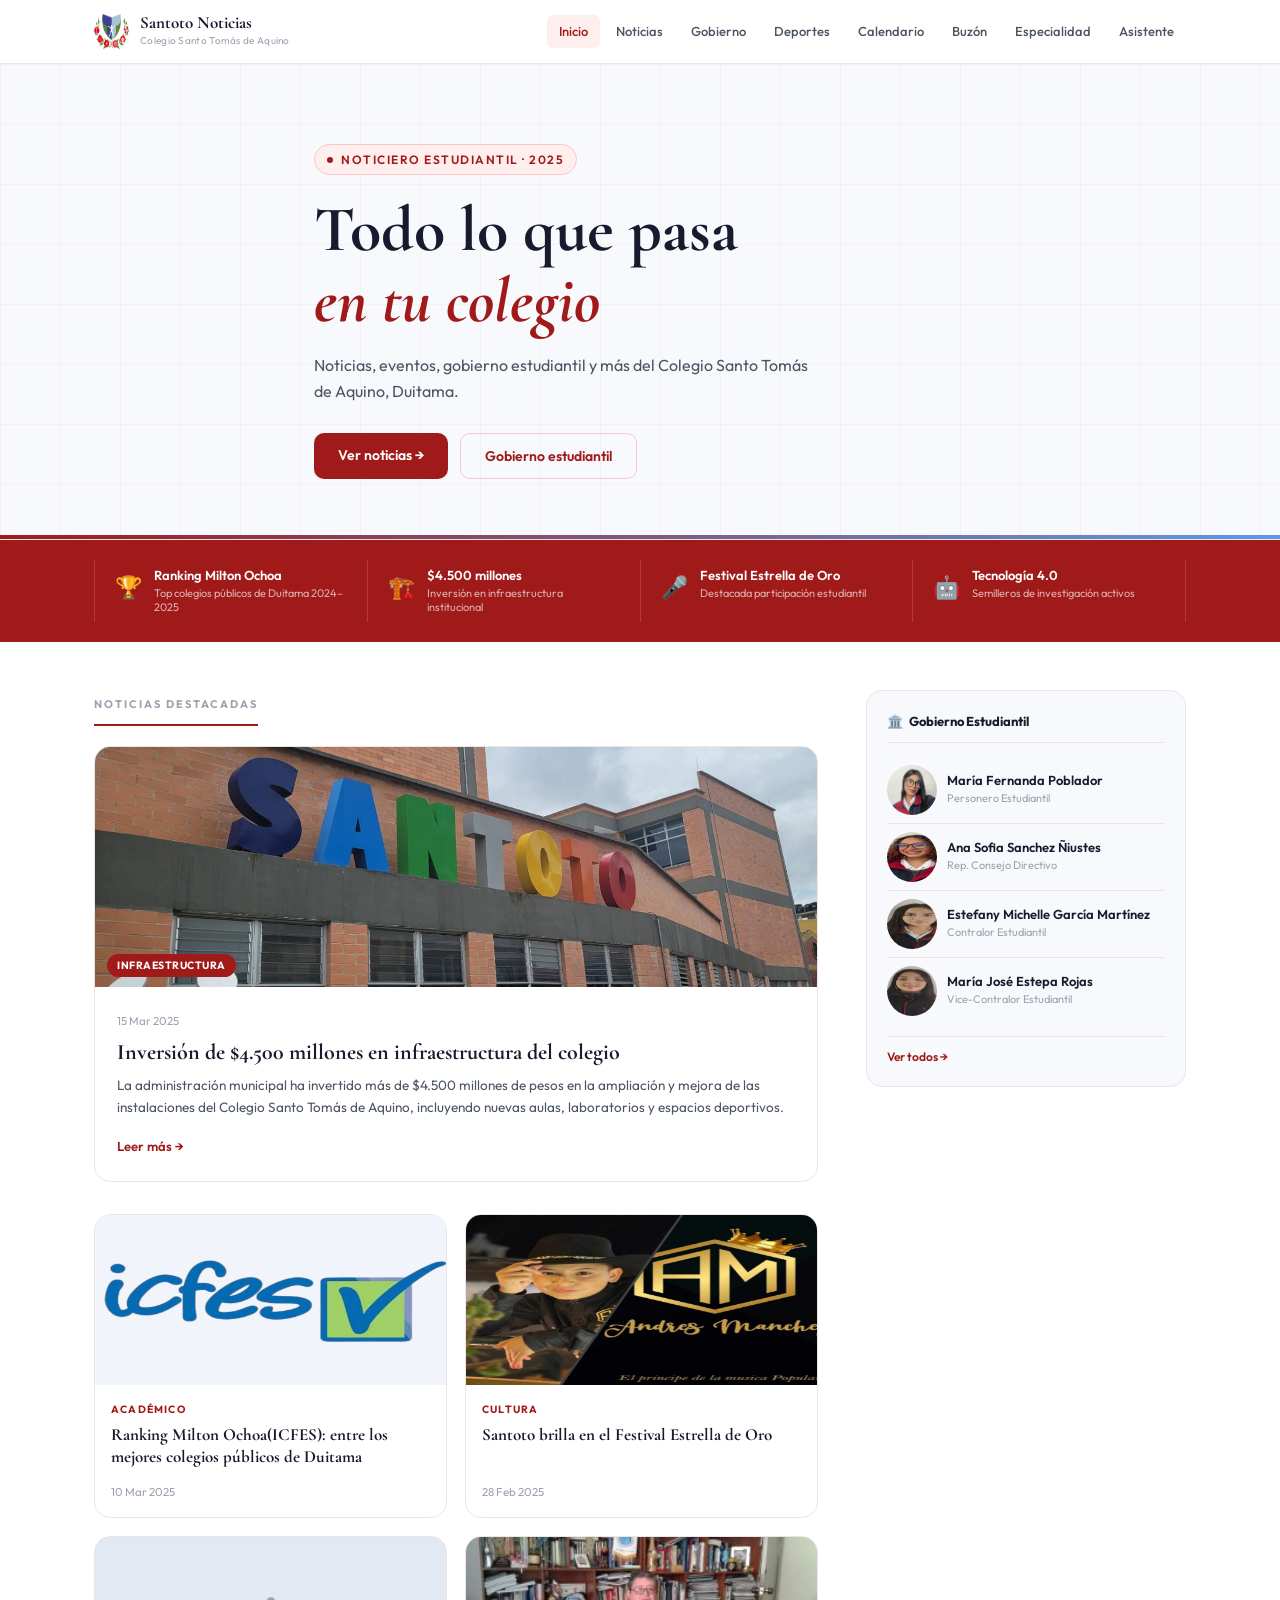
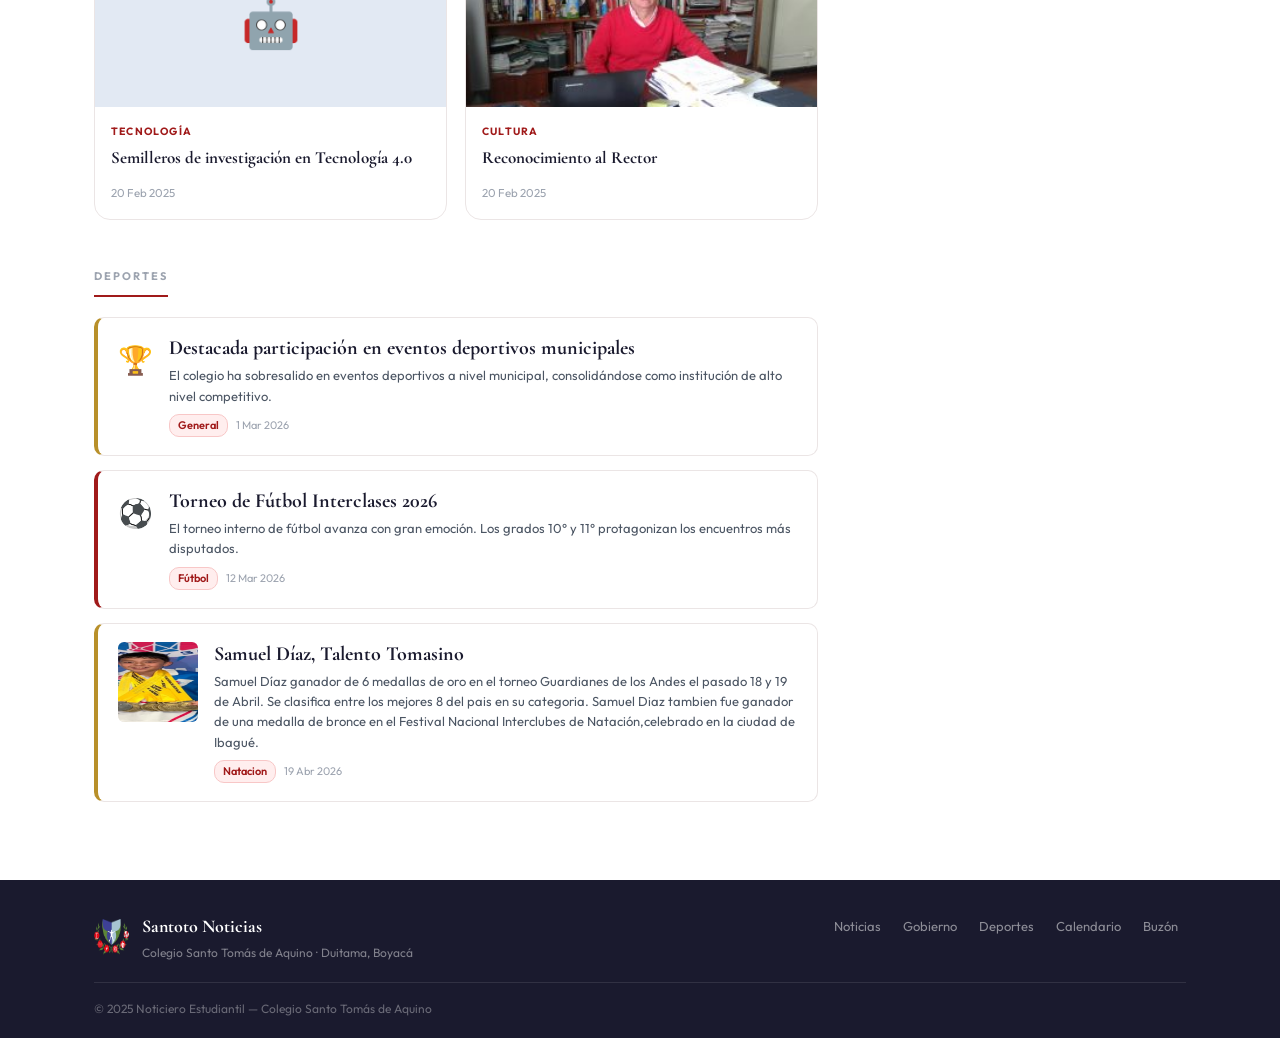
==== commit 7ba093f1: "Update index.html" ====
--- a/index.html
+++ b/index.html
@@ -23,7 +23,7 @@
       </a>
       <div class="nav-links" id="nav-links">
         <a href="index.html" class="nav-link active">Inicio</a>
-        <a href="noticias.html" class="nav-link">Noticias</a>
+        <a href="Noticias.html" class="nav-link">Noticias</a>
         <a href="gobierno.html" class="nav-link">Gobierno</a>
         <a href="deportes.html" class="nav-link">Deportes</a>
         <a href="calendario.html" class="nav-link">Calendario</a>
@@ -171,4 +171,4 @@
   <script src="data.js"></script>
   <script src="main.js"></script>
 </body>
-</html>+</html>
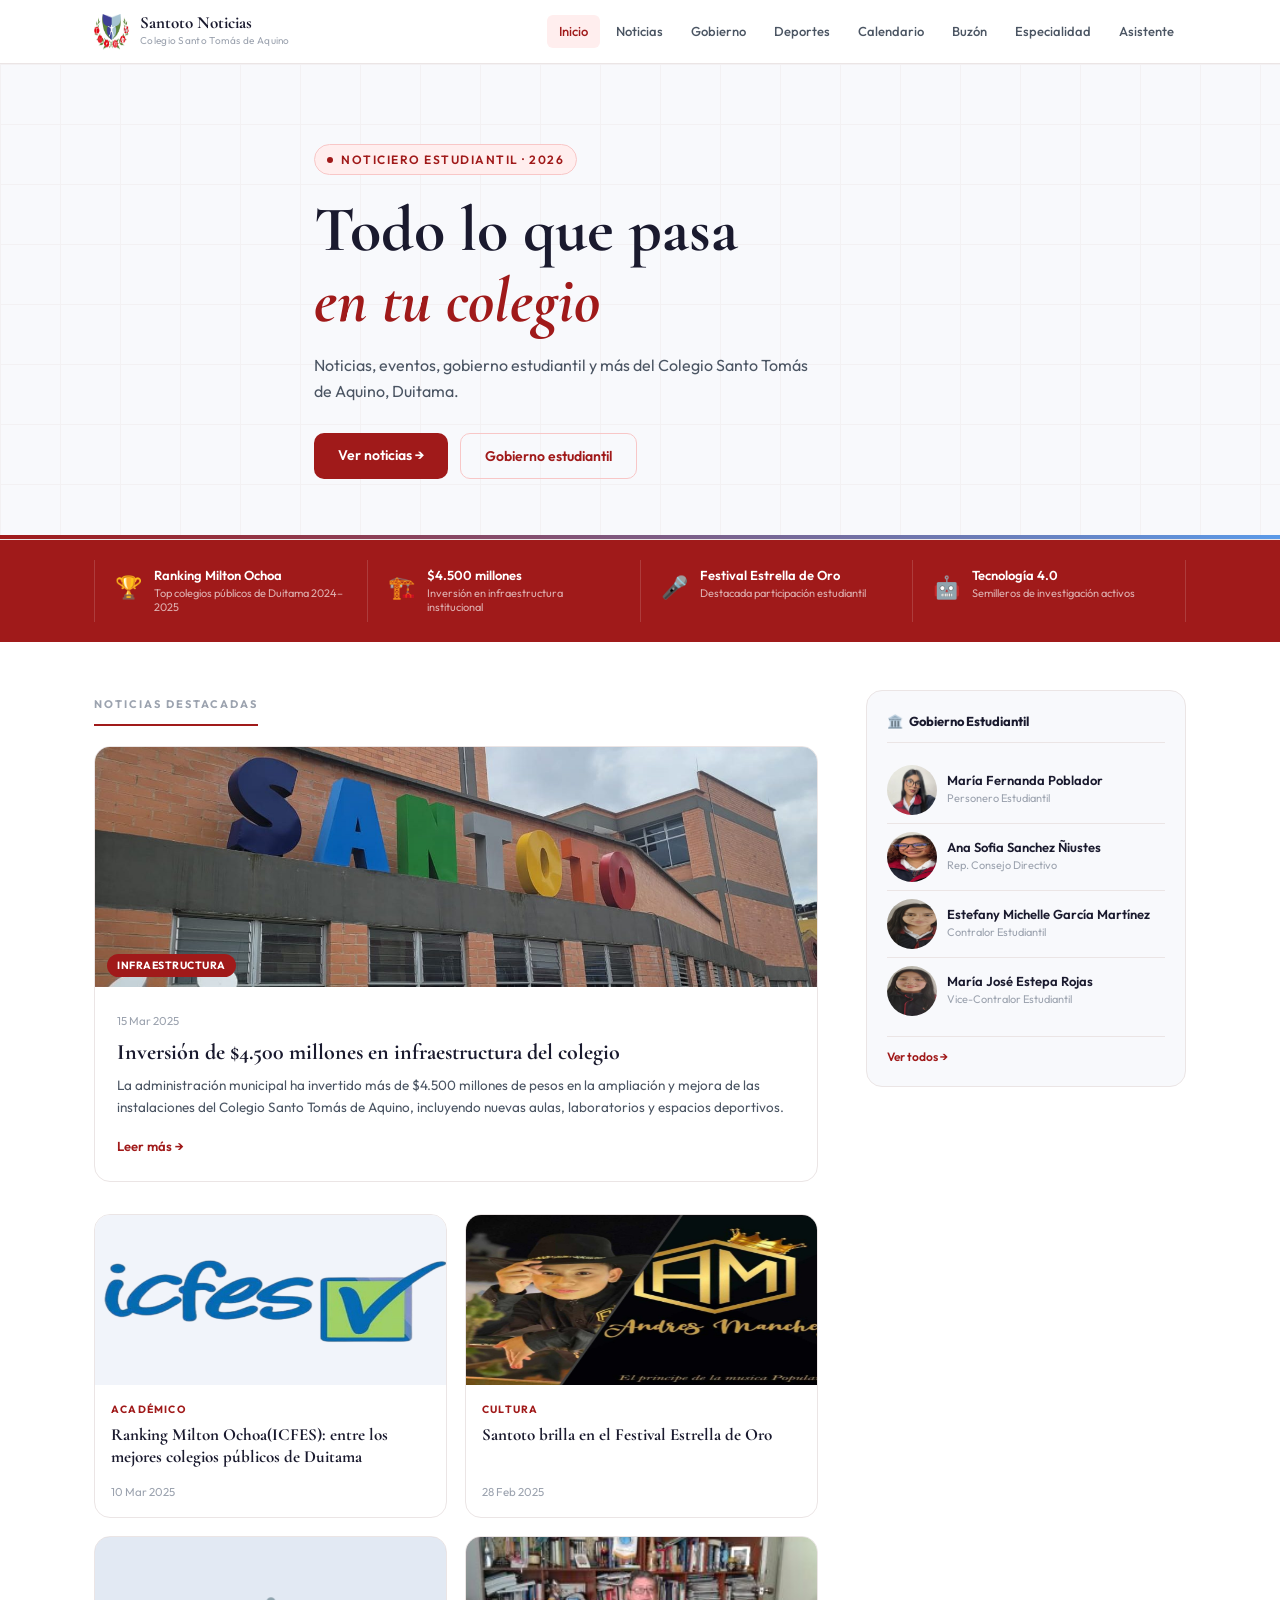
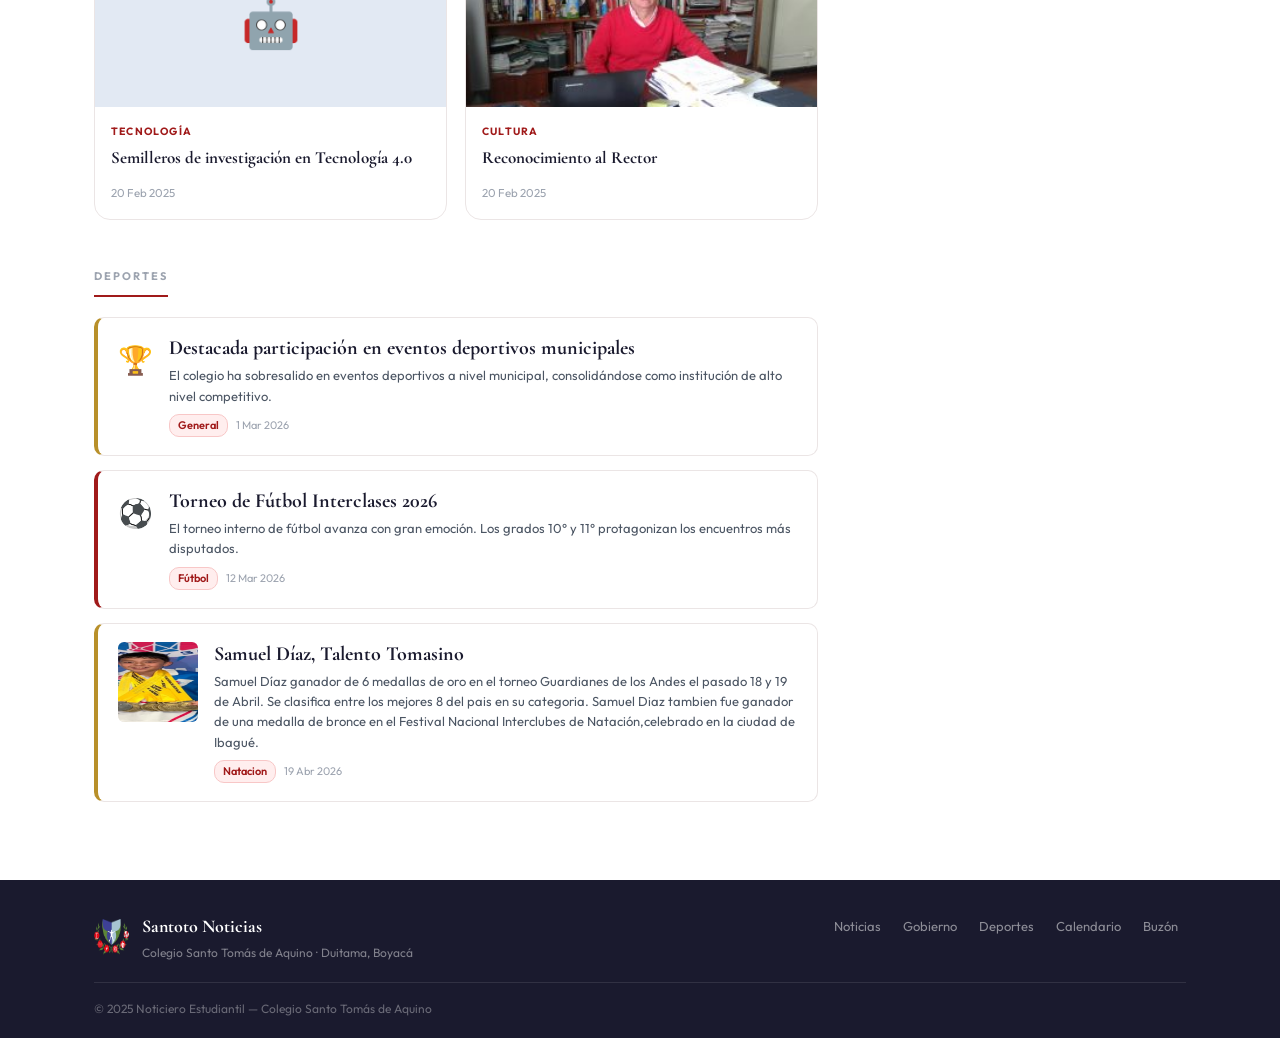
==== commit b08ce00f: "Update index.html" ====
--- a/index.html
+++ b/index.html
@@ -42,12 +42,12 @@
     <div class="hero-bg-lines"></div>
     <div class="container">
       <div class="hero-eyebrow">
-        <span class="dot"></span> Noticiero Estudiantil · 2025
+        <span class="dot"></span> Noticiero Estudiantil · 2026
       </div>
       <h1 class="hero-title">Todo lo que pasa<br><em>en tu colegio</em></h1>
       <p class="hero-desc">Noticias, eventos, gobierno estudiantil y más del Colegio Santo Tomás de Aquino, Duitama.</p>
       <div class="hero-actions">
-        <a href="noticias.html" class="btn-primary">Ver noticias →</a>
+        <a href="Noticias.html" class="btn-primary">Ver noticias →</a>
         <a href="gobierno.html" class="btn-ghost">Gobierno estudiantil</a>
       </div>
     </div>
@@ -99,7 +99,7 @@
       <div class="section-label">Noticias destacadas</div>
 
       <!-- NOTICIA GRANDE -->
-      <article class="noticia-hero" onclick="location.href='noticias.html'">
+      <article class="noticia-hero" onclick="location.href='Noticias.html'">
         <div class="nh-img">
           <div class="nh-img-inner">
             <img src="IMG/colegio.jpeg" alt="Infraestructura" loading="lazy">
